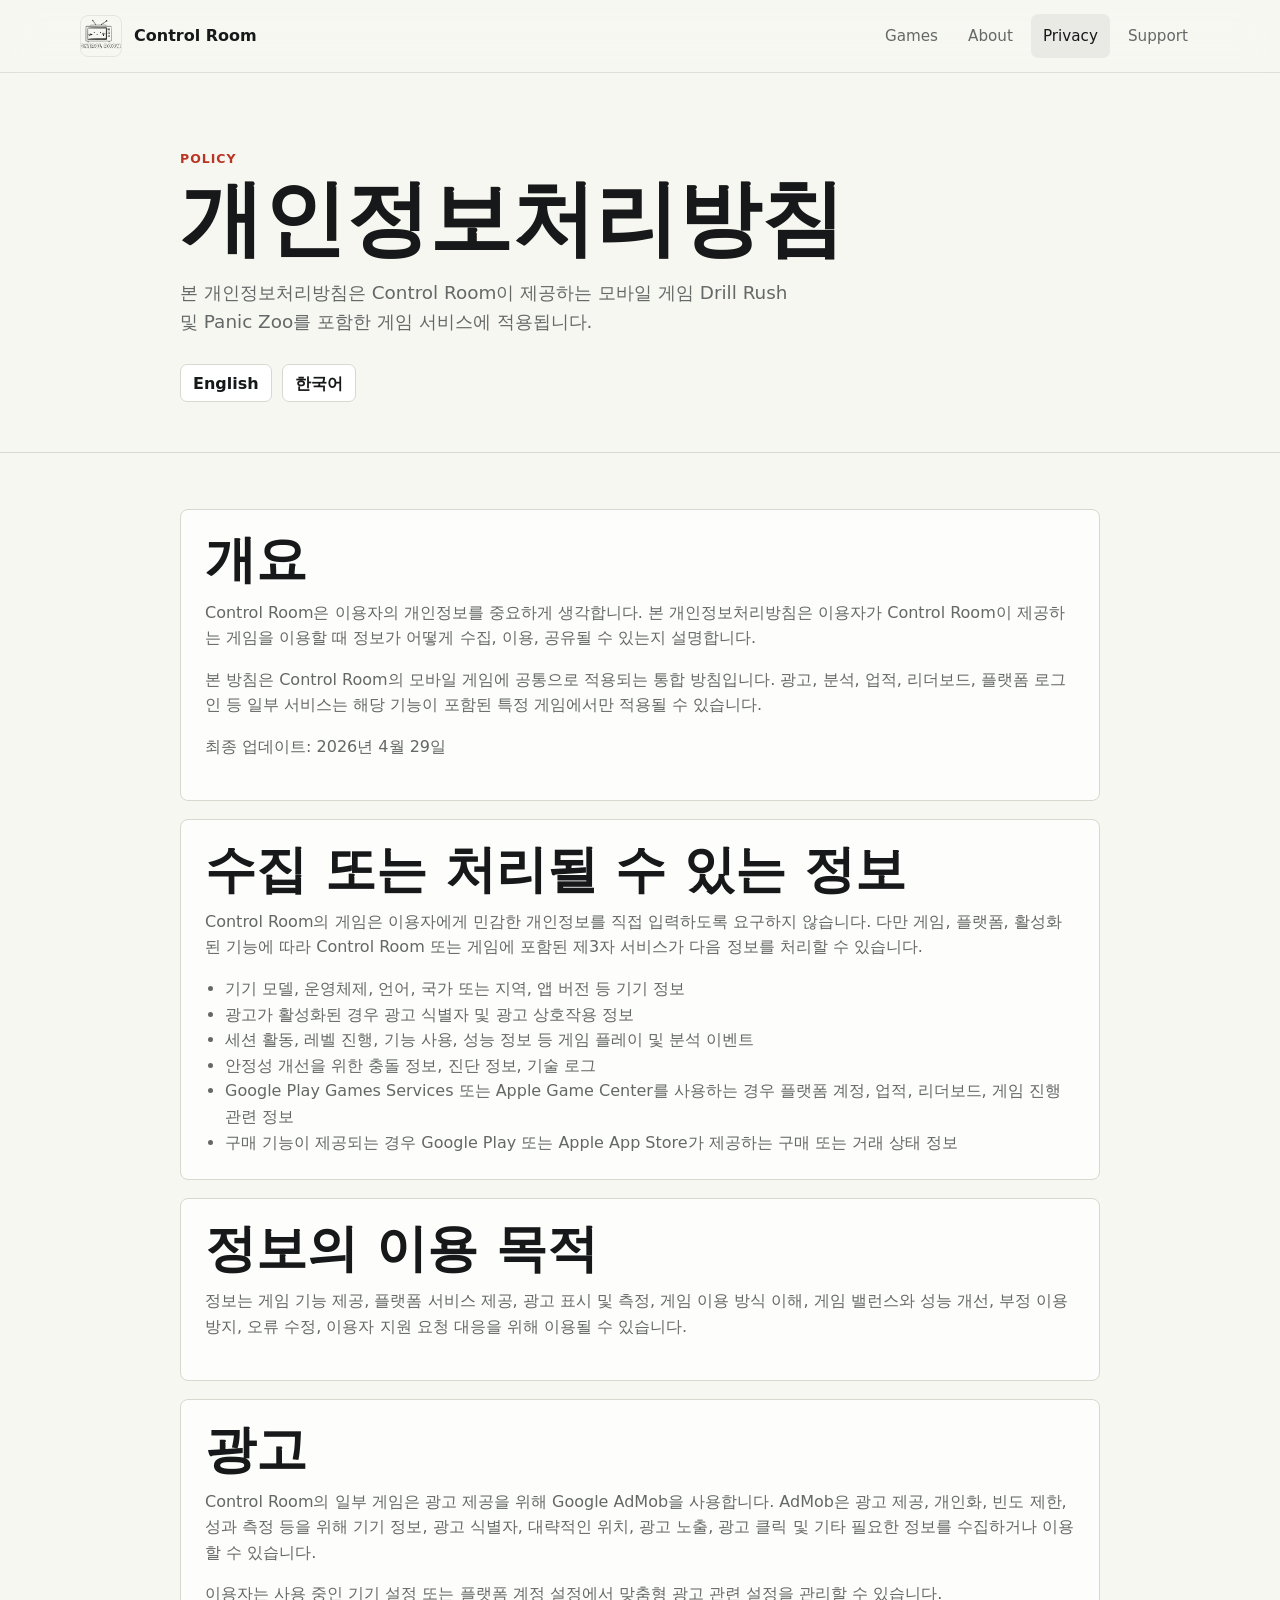
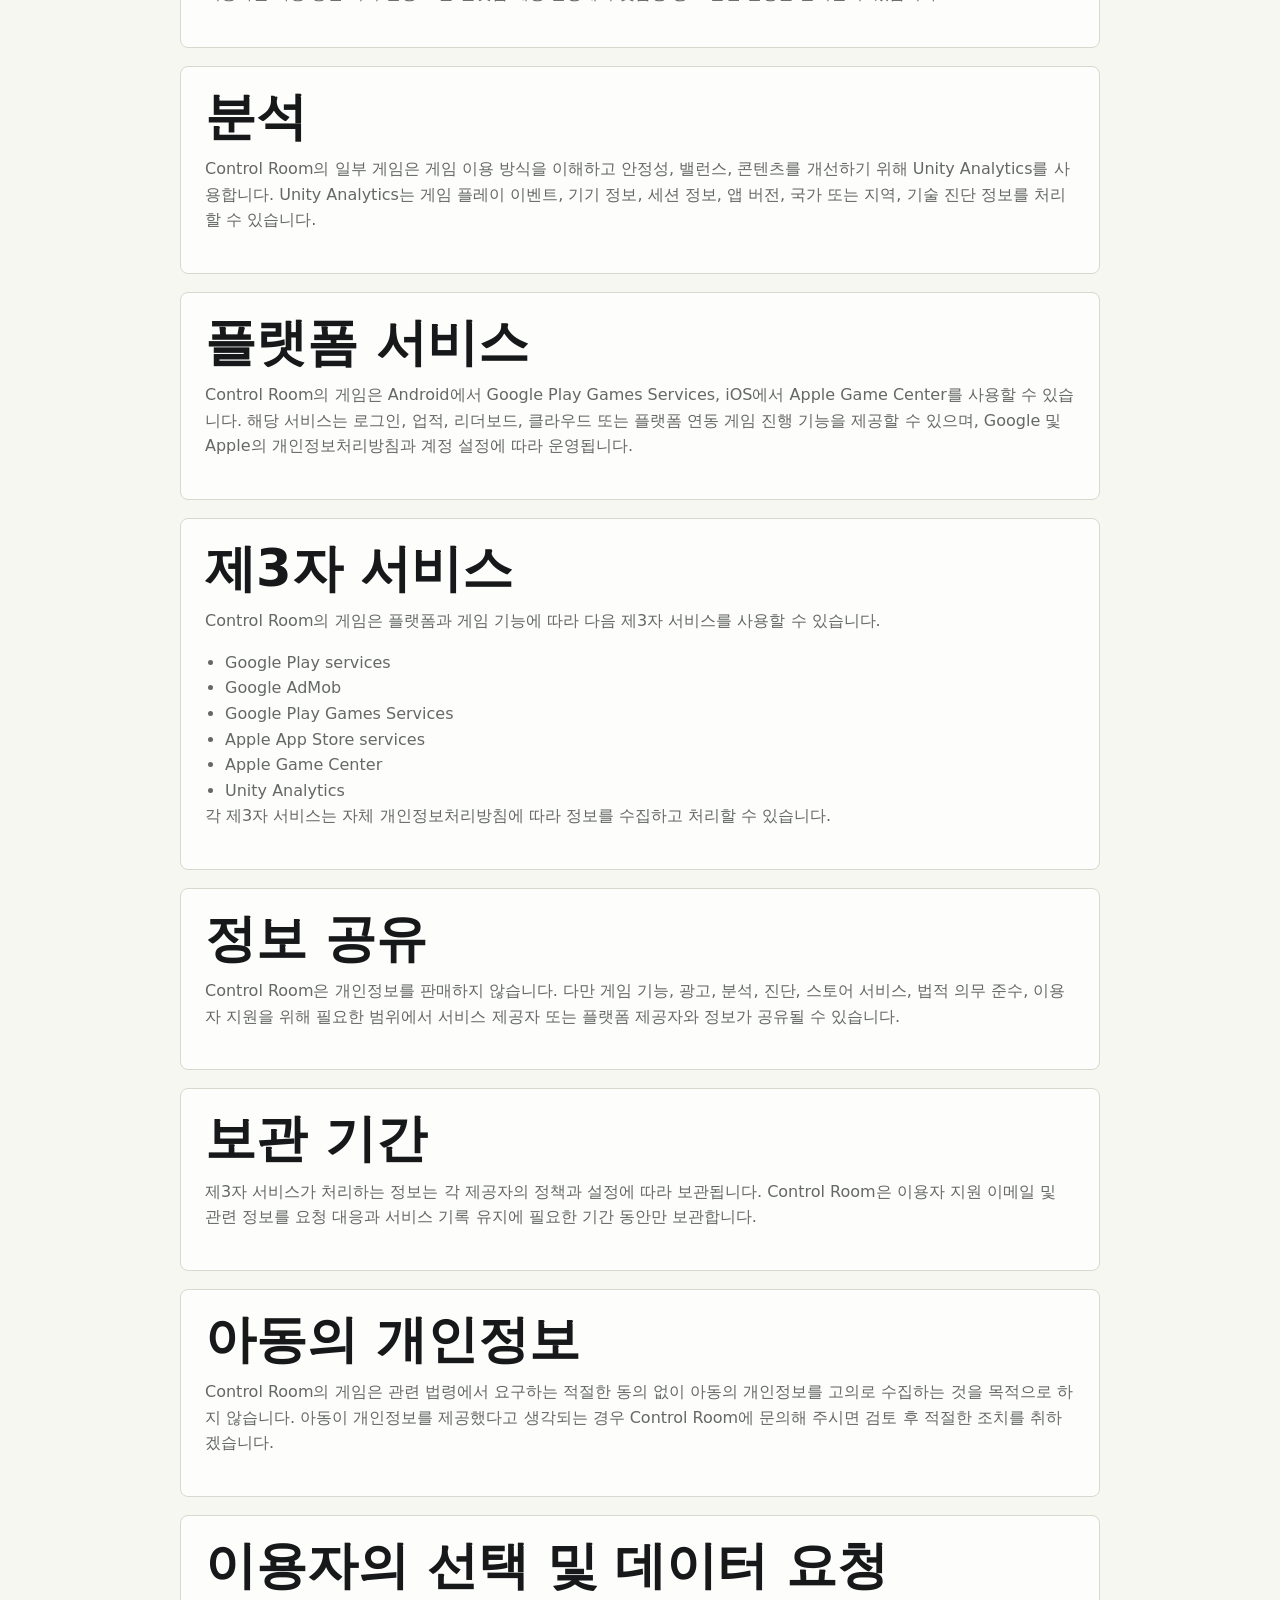
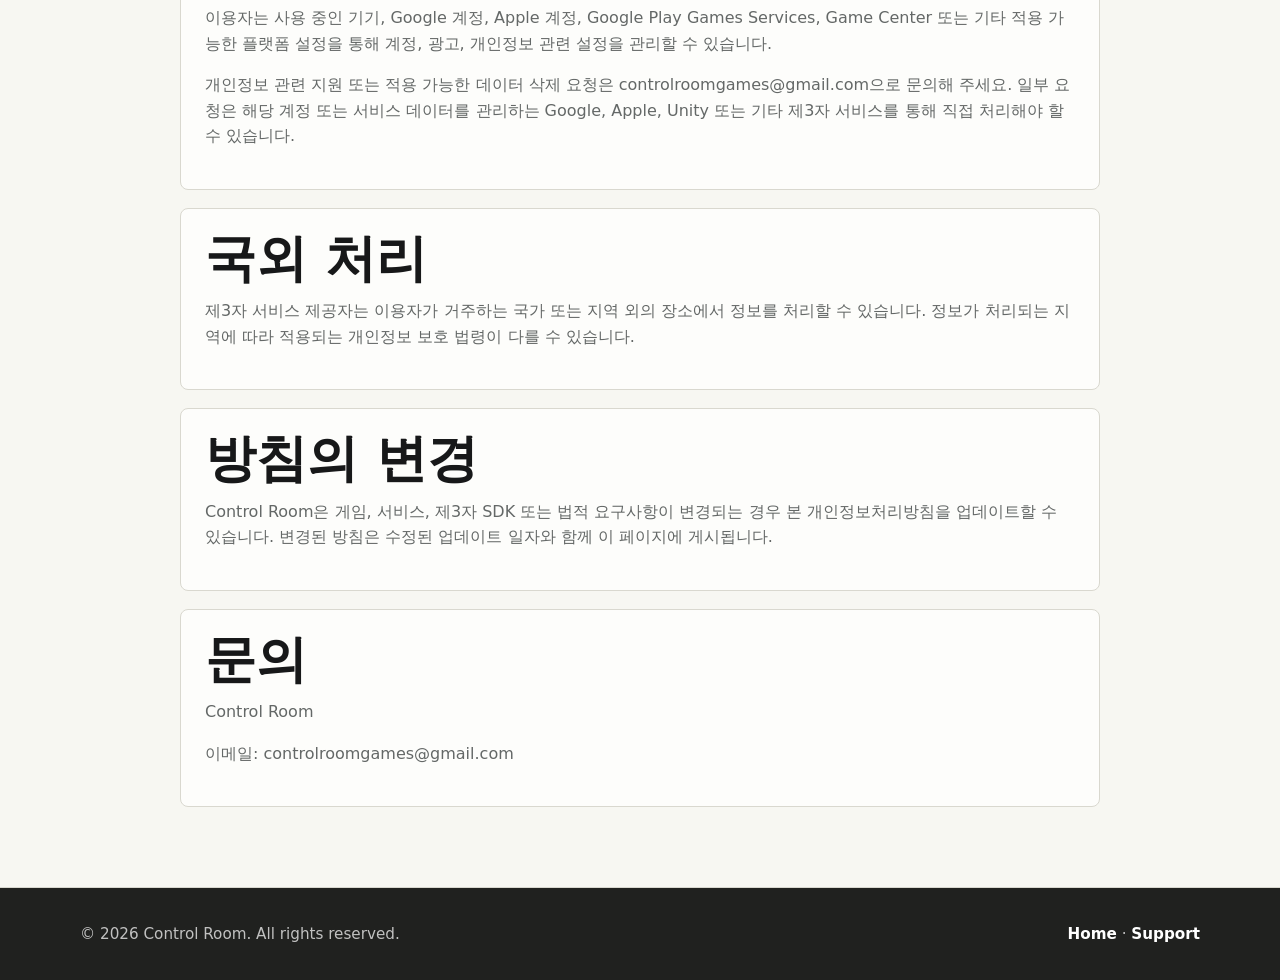
==== privacy-ko.html @ 8483e2ec "Add Korean privacy policy" ====
<!doctype html>
<html lang="ko">
  <head>
    <meta charset="utf-8">
    <meta name="viewport" content="width=device-width, initial-scale=1">
    <title>개인정보처리방침 | Control Room</title>
    <meta name="description" content="Control Room 게임 개인정보처리방침.">
    <link rel="stylesheet" href="styles.css">
  </head>
  <body>
    <header class="site-header">
      <nav class="nav" aria-label="Primary navigation">
        <a class="brand" href="index.html">
          <img src="LOGO_Proto.PNG" alt="Control Room 로고">
          <span>Control Room</span>
        </a>
        <div class="nav-links">
          <a href="index.html#games">Games</a>
          <a href="index.html#about">About</a>
          <a href="privacy.html" aria-current="page">Privacy</a>
          <a href="support.html">Support</a>
        </div>
      </nav>
    </header>

    <main>
      <section class="page-hero">
        <p class="eyebrow">Policy</p>
        <h1>개인정보처리방침</h1>
        <p class="lead">본 개인정보처리방침은 Control Room이 제공하는 모바일 게임 Drill Rush 및 Panic Zoo를 포함한 게임 서비스에 적용됩니다.</p>
        <div class="language-switch" aria-label="개인정보처리방침 언어">
          <a class="text-link" href="privacy.html">English</a>
          <a class="text-link" href="privacy-ko.html" aria-current="page">한국어</a>
        </div>
      </section>

      <div class="content-page">
        <div class="content-inner">
          <article class="prose">
            <section>
              <h2>개요</h2>
              <p>Control Room은 이용자의 개인정보를 중요하게 생각합니다. 본 개인정보처리방침은 이용자가 Control Room이 제공하는 게임을 이용할 때 정보가 어떻게 수집, 이용, 공유될 수 있는지 설명합니다.</p>
              <p>본 방침은 Control Room의 모바일 게임에 공통으로 적용되는 통합 방침입니다. 광고, 분석, 업적, 리더보드, 플랫폼 로그인 등 일부 서비스는 해당 기능이 포함된 특정 게임에서만 적용될 수 있습니다.</p>
              <p>최종 업데이트: 2026년 4월 29일</p>
            </section>

            <section>
              <h2>수집 또는 처리될 수 있는 정보</h2>
              <p>Control Room의 게임은 이용자에게 민감한 개인정보를 직접 입력하도록 요구하지 않습니다. 다만 게임, 플랫폼, 활성화된 기능에 따라 Control Room 또는 게임에 포함된 제3자 서비스가 다음 정보를 처리할 수 있습니다.</p>
              <ul>
                <li>기기 모델, 운영체제, 언어, 국가 또는 지역, 앱 버전 등 기기 정보</li>
                <li>광고가 활성화된 경우 광고 식별자 및 광고 상호작용 정보</li>
                <li>세션 활동, 레벨 진행, 기능 사용, 성능 정보 등 게임 플레이 및 분석 이벤트</li>
                <li>안정성 개선을 위한 충돌 정보, 진단 정보, 기술 로그</li>
                <li>Google Play Games Services 또는 Apple Game Center를 사용하는 경우 플랫폼 계정, 업적, 리더보드, 게임 진행 관련 정보</li>
                <li>구매 기능이 제공되는 경우 Google Play 또는 Apple App Store가 제공하는 구매 또는 거래 상태 정보</li>
              </ul>
            </section>

            <section>
              <h2>정보의 이용 목적</h2>
              <p>정보는 게임 기능 제공, 플랫폼 서비스 제공, 광고 표시 및 측정, 게임 이용 방식 이해, 게임 밸런스와 성능 개선, 부정 이용 방지, 오류 수정, 이용자 지원 요청 대응을 위해 이용될 수 있습니다.</p>
            </section>

            <section>
              <h2>광고</h2>
              <p>Control Room의 일부 게임은 광고 제공을 위해 Google AdMob을 사용합니다. AdMob은 광고 제공, 개인화, 빈도 제한, 성과 측정 등을 위해 기기 정보, 광고 식별자, 대략적인 위치, 광고 노출, 광고 클릭 및 기타 필요한 정보를 수집하거나 이용할 수 있습니다.</p>
              <p>이용자는 사용 중인 기기 설정 또는 플랫폼 계정 설정에서 맞춤형 광고 관련 설정을 관리할 수 있습니다.</p>
            </section>

            <section>
              <h2>분석</h2>
              <p>Control Room의 일부 게임은 게임 이용 방식을 이해하고 안정성, 밸런스, 콘텐츠를 개선하기 위해 Unity Analytics를 사용합니다. Unity Analytics는 게임 플레이 이벤트, 기기 정보, 세션 정보, 앱 버전, 국가 또는 지역, 기술 진단 정보를 처리할 수 있습니다.</p>
            </section>

            <section>
              <h2>플랫폼 서비스</h2>
              <p>Control Room의 게임은 Android에서 Google Play Games Services, iOS에서 Apple Game Center를 사용할 수 있습니다. 해당 서비스는 로그인, 업적, 리더보드, 클라우드 또는 플랫폼 연동 게임 진행 기능을 제공할 수 있으며, Google 및 Apple의 개인정보처리방침과 계정 설정에 따라 운영됩니다.</p>
            </section>

            <section>
              <h2>제3자 서비스</h2>
              <p>Control Room의 게임은 플랫폼과 게임 기능에 따라 다음 제3자 서비스를 사용할 수 있습니다.</p>
              <ul>
                <li>Google Play services</li>
                <li>Google AdMob</li>
                <li>Google Play Games Services</li>
                <li>Apple App Store services</li>
                <li>Apple Game Center</li>
                <li>Unity Analytics</li>
              </ul>
              <p>각 제3자 서비스는 자체 개인정보처리방침에 따라 정보를 수집하고 처리할 수 있습니다.</p>
            </section>

            <section>
              <h2>정보 공유</h2>
              <p>Control Room은 개인정보를 판매하지 않습니다. 다만 게임 기능, 광고, 분석, 진단, 스토어 서비스, 법적 의무 준수, 이용자 지원을 위해 필요한 범위에서 서비스 제공자 또는 플랫폼 제공자와 정보가 공유될 수 있습니다.</p>
            </section>

            <section>
              <h2>보관 기간</h2>
              <p>제3자 서비스가 처리하는 정보는 각 제공자의 정책과 설정에 따라 보관됩니다. Control Room은 이용자 지원 이메일 및 관련 정보를 요청 대응과 서비스 기록 유지에 필요한 기간 동안만 보관합니다.</p>
            </section>

            <section>
              <h2>아동의 개인정보</h2>
              <p>Control Room의 게임은 관련 법령에서 요구하는 적절한 동의 없이 아동의 개인정보를 고의로 수집하는 것을 목적으로 하지 않습니다. 아동이 개인정보를 제공했다고 생각되는 경우 Control Room에 문의해 주시면 검토 후 적절한 조치를 취하겠습니다.</p>
            </section>

            <section>
              <h2>이용자의 선택 및 데이터 요청</h2>
              <p>이용자는 사용 중인 기기, Google 계정, Apple 계정, Google Play Games Services, Game Center 또는 기타 적용 가능한 플랫폼 설정을 통해 계정, 광고, 개인정보 관련 설정을 관리할 수 있습니다.</p>
              <p>개인정보 관련 지원 또는 적용 가능한 데이터 삭제 요청은 <a href="mailto:controlroomgames@gmail.com">controlroomgames@gmail.com</a>으로 문의해 주세요. 일부 요청은 해당 계정 또는 서비스 데이터를 관리하는 Google, Apple, Unity 또는 기타 제3자 서비스를 통해 직접 처리해야 할 수 있습니다.</p>
            </section>

            <section>
              <h2>국외 처리</h2>
              <p>제3자 서비스 제공자는 이용자가 거주하는 국가 또는 지역 외의 장소에서 정보를 처리할 수 있습니다. 정보가 처리되는 지역에 따라 적용되는 개인정보 보호 법령이 다를 수 있습니다.</p>
            </section>

            <section>
              <h2>방침의 변경</h2>
              <p>Control Room은 게임, 서비스, 제3자 SDK 또는 법적 요구사항이 변경되는 경우 본 개인정보처리방침을 업데이트할 수 있습니다. 변경된 방침은 수정된 업데이트 일자와 함께 이 페이지에 게시됩니다.</p>
            </section>

            <section>
              <h2>문의</h2>
              <p>Control Room</p>
              <p>이메일: <a href="mailto:controlroomgames@gmail.com">controlroomgames@gmail.com</a></p>
            </section>
          </article>
        </div>
      </div>
    </main>

    <footer class="site-footer">
      <div class="footer-inner">
        <div>© 2026 Control Room. All rights reserved.</div>
        <div><a href="index.html">Home</a> · <a href="support.html">Support</a></div>
      </div>
    </footer>
  </body>
</html>
---- styles.css ----
:root {
  --bg: #f7f7f2;
  --surface: #ffffff;
  --surface-soft: #ecebe3;
  --ink: #171819;
  --muted: #646867;
  --line: #d9d8cf;
  --brand: #ec4e34;
  --brand-dark: #b93524;
  --green: #1d7f62;
  --blue: #2866b8;
  --shadow: 0 18px 50px rgba(23, 24, 25, 0.1);
}

* {
  box-sizing: border-box;
}

html {
  scroll-behavior: smooth;
}

body {
  margin: 0;
  color: var(--ink);
  background: var(--bg);
  font-family: Inter, ui-sans-serif, system-ui, -apple-system, BlinkMacSystemFont, "Segoe UI", sans-serif;
  line-height: 1.6;
}

img {
  display: block;
  max-width: 100%;
}

a {
  color: inherit;
  text-decoration: none;
}

.site-header {
  position: sticky;
  top: 0;
  z-index: 20;
  border-bottom: 1px solid rgba(23, 24, 25, 0.1);
  background: rgba(247, 247, 242, 0.88);
  backdrop-filter: blur(18px);
}

.nav {
  width: min(1120px, calc(100% - 32px));
  min-height: 72px;
  margin: 0 auto;
  display: flex;
  align-items: center;
  justify-content: space-between;
  gap: 24px;
}

.brand {
  display: inline-flex;
  align-items: center;
  gap: 12px;
  font-weight: 800;
  letter-spacing: 0;
}

.brand img {
  width: 42px;
  height: 42px;
  object-fit: cover;
  border-radius: 8px;
  border: 1px solid rgba(23, 24, 25, 0.08);
}

.nav-links {
  display: flex;
  align-items: center;
  gap: 6px;
  font-size: 0.95rem;
  color: var(--muted);
}

.nav-links a {
  padding: 10px 12px;
  border-radius: 7px;
}

.nav-links a:hover,
.nav-links a[aria-current="page"] {
  color: var(--ink);
  background: rgba(23, 24, 25, 0.06);
}

.hero {
  width: min(1120px, calc(100% - 32px));
  margin: 0 auto;
  min-height: calc(100vh - 72px);
  padding: 64px 0 56px;
  display: grid;
  grid-template-columns: minmax(0, 0.9fr) minmax(360px, 1.1fr);
  align-items: center;
  gap: 44px;
}

.eyebrow {
  margin: 0 0 12px;
  color: var(--brand-dark);
  font-size: 0.78rem;
  font-weight: 800;
  letter-spacing: 0.08em;
  text-transform: uppercase;
}

h1,
h2,
h3,
p {
  margin-top: 0;
}

h1 {
  max-width: 760px;
  margin-bottom: 20px;
  font-size: clamp(3rem, 8vw, 6.5rem);
  line-height: 0.92;
  letter-spacing: 0;
}

h2 {
  margin-bottom: 14px;
  font-size: clamp(2rem, 4vw, 3.5rem);
  line-height: 1;
  letter-spacing: 0;
}

h3 {
  margin-bottom: 8px;
  font-size: 1.25rem;
  line-height: 1.2;
}

.lead {
  max-width: 620px;
  margin-bottom: 28px;
  color: var(--muted);
  font-size: 1.15rem;
}

.language-switch {
  display: flex;
  flex-wrap: wrap;
  gap: 10px;
  margin-top: 18px;
}

.actions {
  display: flex;
  flex-wrap: wrap;
  gap: 12px;
}

.button {
  display: inline-flex;
  align-items: center;
  justify-content: center;
  min-height: 46px;
  padding: 0 18px;
  border: 1px solid var(--ink);
  border-radius: 7px;
  color: var(--surface);
  background: var(--ink);
  font-weight: 800;
}

.button.secondary {
  color: var(--ink);
  background: transparent;
}

.button:hover {
  transform: translateY(-1px);
}

.hero-art {
  display: grid;
  gap: 16px;
}

.featured-image {
  overflow: hidden;
  border: 1px solid rgba(23, 24, 25, 0.12);
  border-radius: 8px;
  background: var(--surface);
  box-shadow: var(--shadow);
}

.featured-image img {
  width: 100%;
  aspect-ratio: 1024 / 500;
  object-fit: cover;
}

.icon-strip {
  display: flex;
  gap: 14px;
}

.app-icon {
  width: 86px;
  height: 86px;
  object-fit: cover;
  border: 1px solid rgba(23, 24, 25, 0.12);
  border-radius: 18px;
  background: var(--surface);
  box-shadow: 0 10px 26px rgba(23, 24, 25, 0.12);
}

.section {
  border-top: 1px solid var(--line);
}

.section-inner {
  width: min(1120px, calc(100% - 32px));
  margin: 0 auto;
  padding: 76px 0;
}

.section-heading {
  display: flex;
  align-items: end;
  justify-content: space-between;
  gap: 28px;
  margin-bottom: 28px;
}

.section-heading p {
  max-width: 460px;
  margin-bottom: 0;
  color: var(--muted);
}

.games-grid {
  display: grid;
  grid-template-columns: repeat(2, minmax(0, 1fr));
  gap: 18px;
}

.game-card {
  overflow: hidden;
  border: 1px solid rgba(23, 24, 25, 0.12);
  border-radius: 8px;
  background: var(--surface);
}

.game-card .cover {
  width: 100%;
  aspect-ratio: 1024 / 500;
  object-fit: cover;
  border-bottom: 1px solid rgba(23, 24, 25, 0.1);
}

.game-body {
  padding: 22px;
}

.game-title {
  display: flex;
  align-items: center;
  gap: 14px;
  margin-bottom: 14px;
}

.game-title img {
  width: 58px;
  height: 58px;
  object-fit: cover;
  border-radius: 13px;
}

.game-body p {
  color: var(--muted);
}

.link-row {
  display: flex;
  flex-wrap: wrap;
  gap: 10px;
  margin-top: 18px;
}

.text-link {
  display: inline-flex;
  align-items: center;
  min-height: 38px;
  padding: 0 12px;
  border: 1px solid var(--line);
  border-radius: 7px;
  font-weight: 800;
  color: var(--ink);
  background: var(--surface);
}

.text-link:hover {
  border-color: var(--ink);
}

.about-grid,
.policy-grid {
  display: grid;
  grid-template-columns: repeat(3, minmax(0, 1fr));
  gap: 16px;
}

.info-panel {
  min-height: 100%;
  padding: 22px;
  border: 1px solid var(--line);
  border-radius: 8px;
  background: rgba(255, 255, 255, 0.68);
}

.info-panel p,
.info-panel li {
  color: var(--muted);
}

.info-panel ul {
  margin: 0;
  padding-left: 18px;
}

.page-hero {
  width: min(920px, calc(100% - 32px));
  margin: 0 auto;
  padding: 76px 0 50px;
}

.page-hero h1 {
  font-size: clamp(2.7rem, 7vw, 5.2rem);
}

.content-page {
  border-top: 1px solid var(--line);
}

.content-inner {
  width: min(920px, calc(100% - 32px));
  margin: 0 auto;
  padding: 56px 0 80px;
}

.prose {
  display: grid;
  gap: 18px;
}

.prose section {
  padding: 24px;
  border: 1px solid var(--line);
  border-radius: 8px;
  background: rgba(255, 255, 255, 0.72);
}

.prose p,
.prose li {
  color: var(--muted);
}

.prose ul {
  margin-bottom: 0;
  padding-left: 20px;
}

.site-footer {
  border-top: 1px solid var(--line);
  background: #20211f;
  color: var(--surface);
}

.footer-inner {
  width: min(1120px, calc(100% - 32px));
  margin: 0 auto;
  padding: 34px 0;
  display: flex;
  justify-content: space-between;
  gap: 24px;
  color: rgba(255, 255, 255, 0.72);
  font-size: 0.95rem;
}

.footer-inner a {
  color: #ffffff;
  font-weight: 800;
}

@media (max-width: 840px) {
  .nav {
    min-height: auto;
    padding: 14px 0;
    align-items: flex-start;
    flex-direction: column;
    gap: 12px;
  }

  .nav-links {
    width: 100%;
    overflow-x: auto;
    padding-bottom: 2px;
  }

  .hero {
    min-height: auto;
    padding-top: 44px;
    grid-template-columns: 1fr;
  }

  .games-grid,
  .about-grid,
  .policy-grid {
    grid-template-columns: 1fr;
  }

  .section-heading {
    display: block;
  }

  .footer-inner {
    display: block;
  }
}
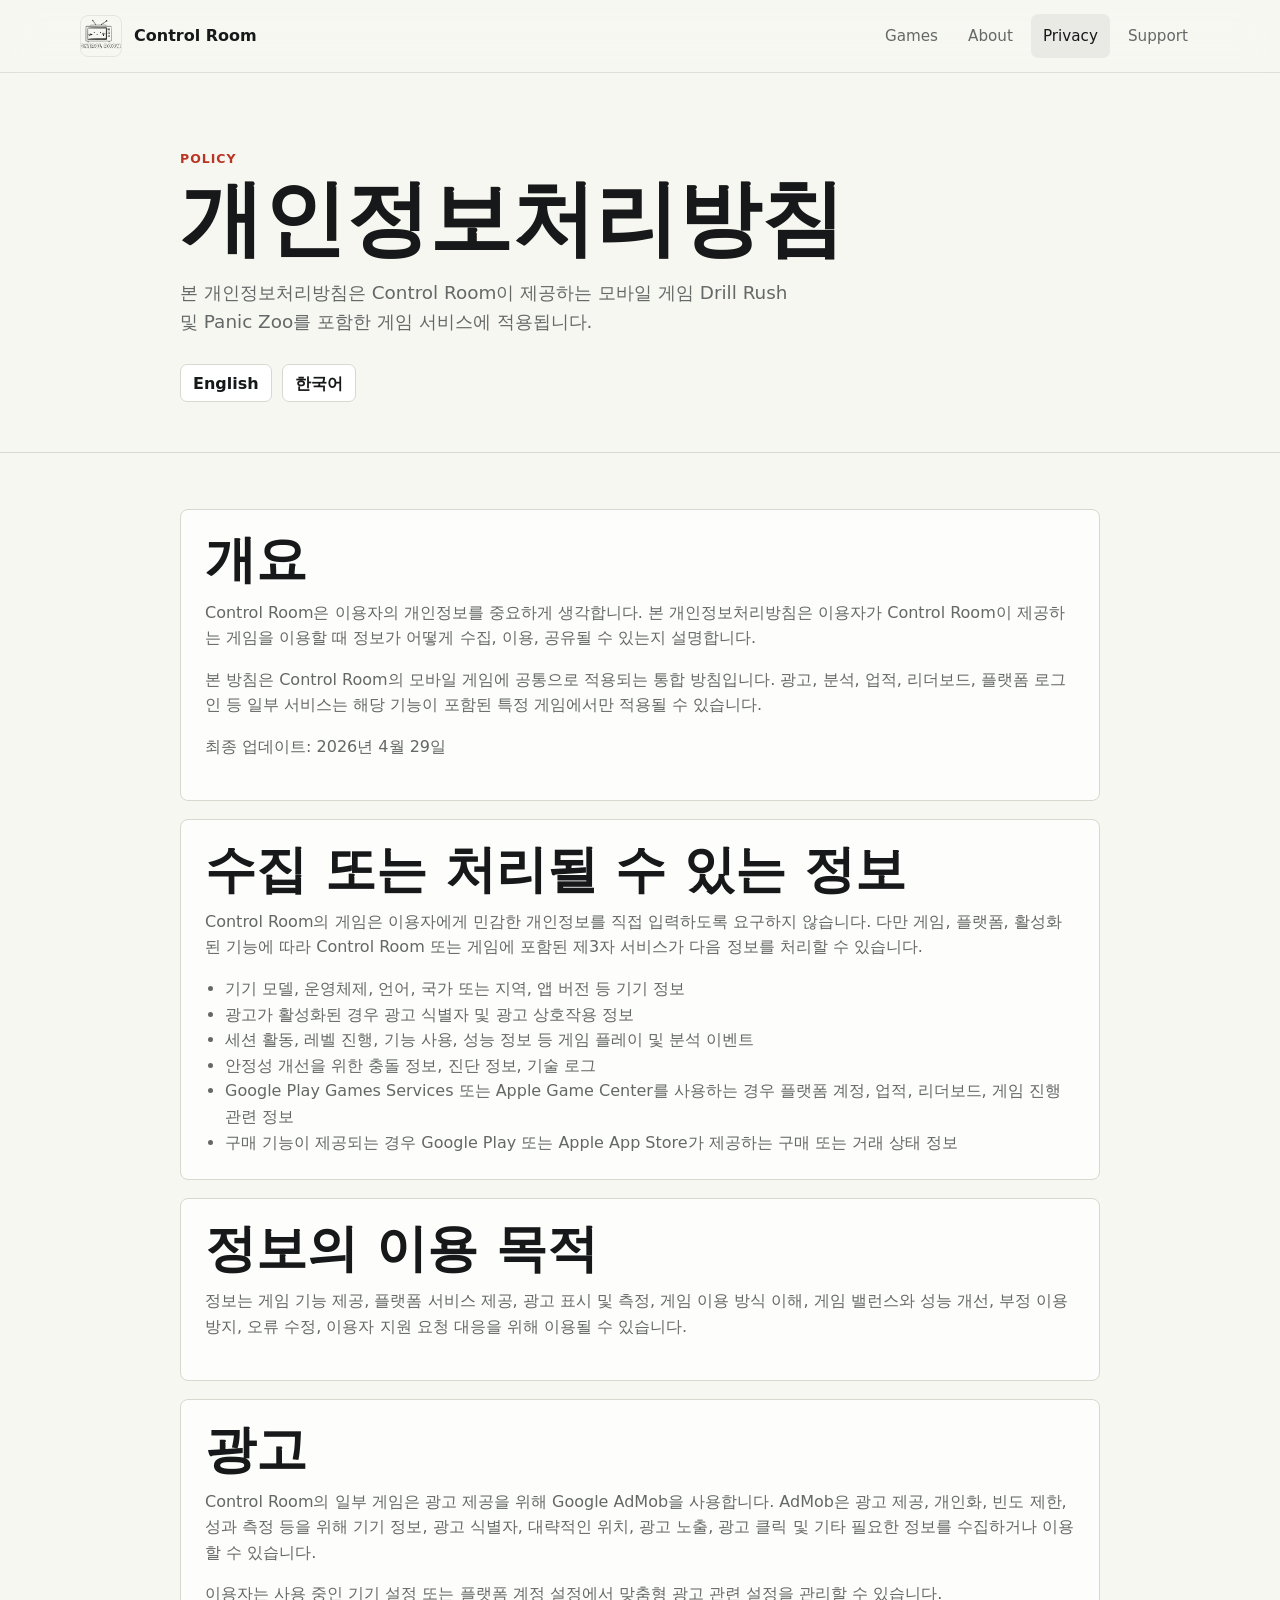
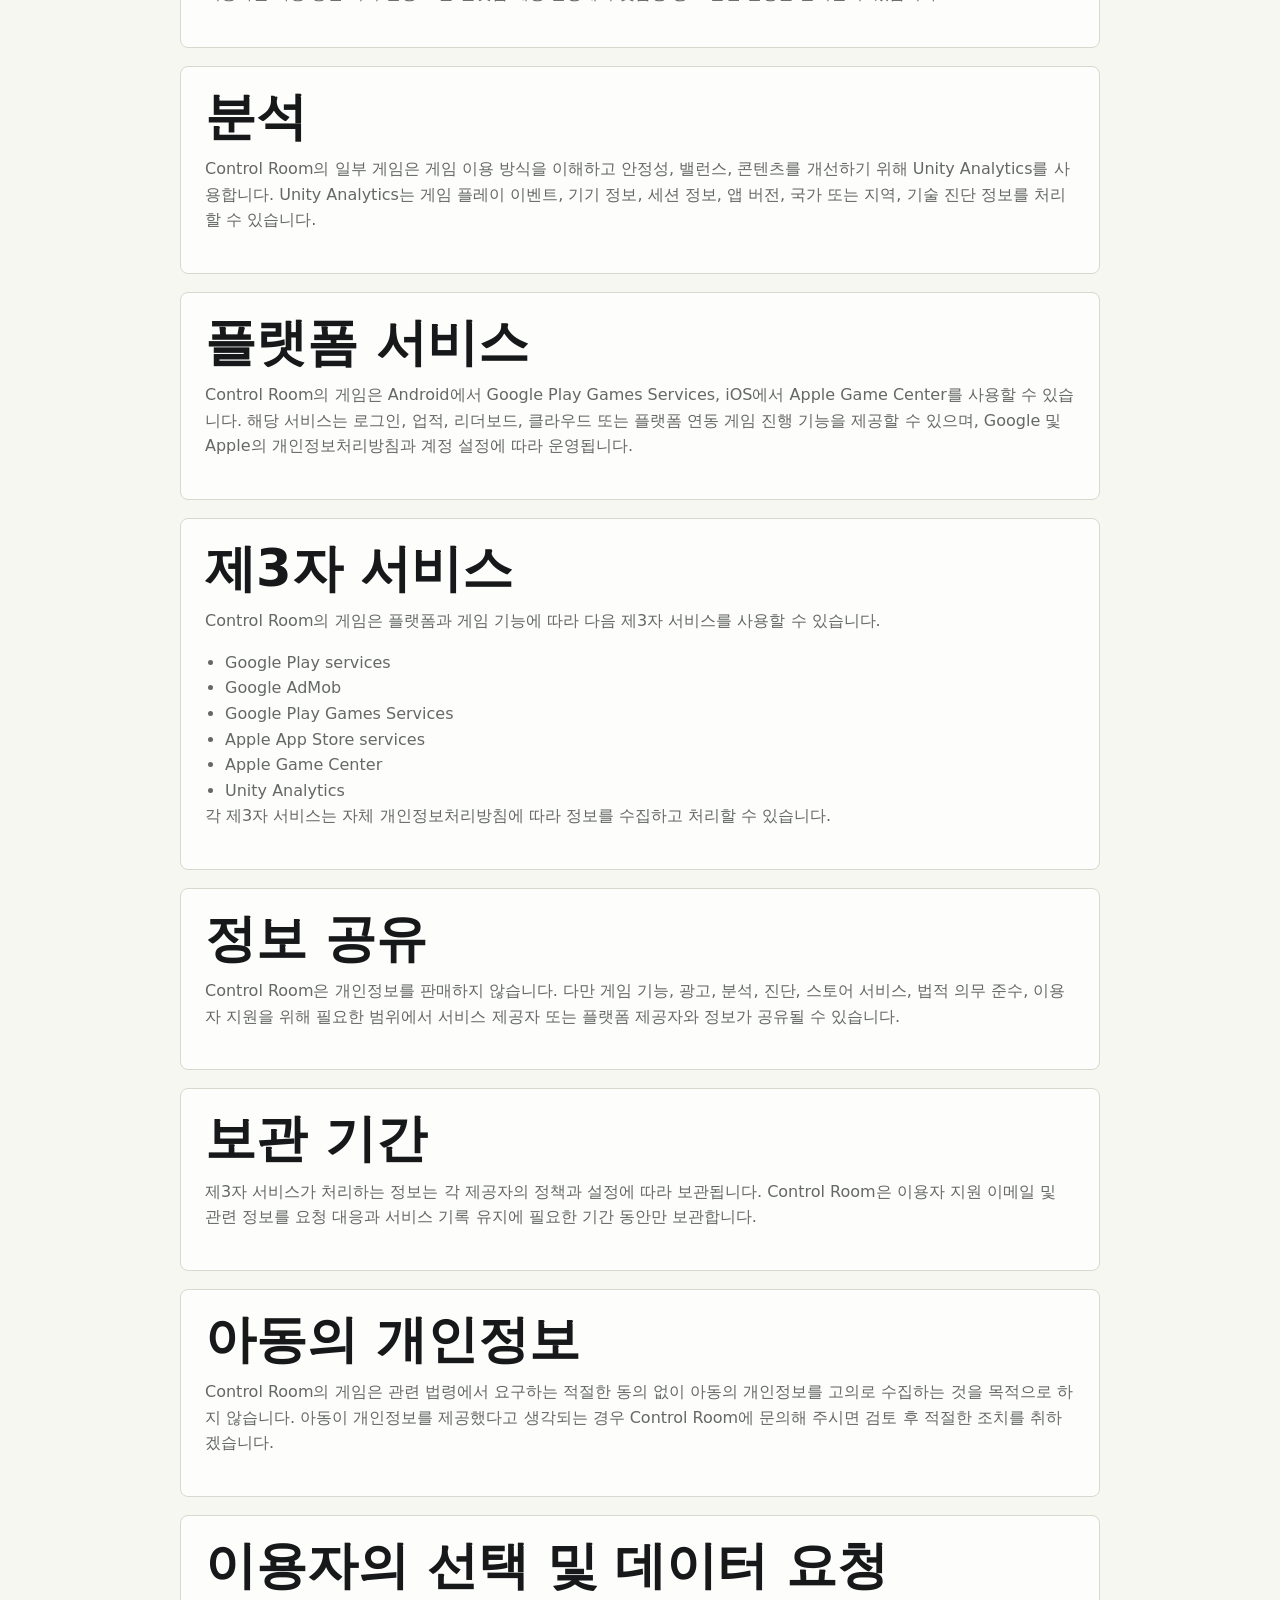
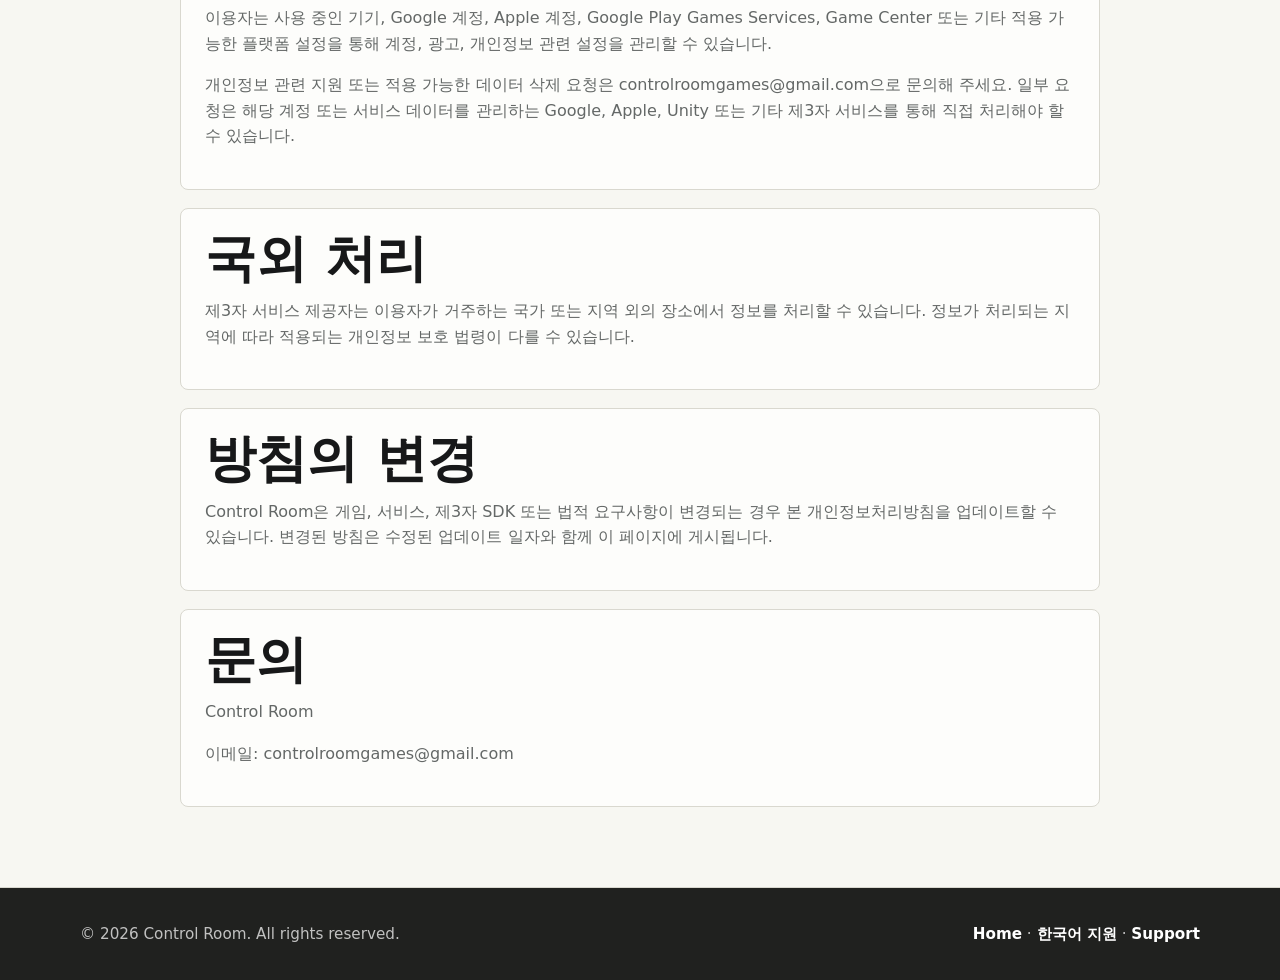
==== commit a5b4333c: "Add Korean support page" ====
--- a/privacy-ko.html
+++ b/privacy-ko.html
@@ -18,7 +18,7 @@
           <a href="index.html#games">Games</a>
           <a href="index.html#about">About</a>
           <a href="privacy.html" aria-current="page">Privacy</a>
-          <a href="support.html">Support</a>
+          <a href="support-ko.html">Support</a>
         </div>
       </nav>
     </header>
@@ -136,7 +136,7 @@
     <footer class="site-footer">
       <div class="footer-inner">
         <div>© 2026 Control Room. All rights reserved.</div>
-        <div><a href="index.html">Home</a> · <a href="support.html">Support</a></div>
+        <div><a href="index.html">Home</a> · <a href="support-ko.html">한국어 지원</a> · <a href="support.html">Support</a></div>
       </div>
     </footer>
   </body>
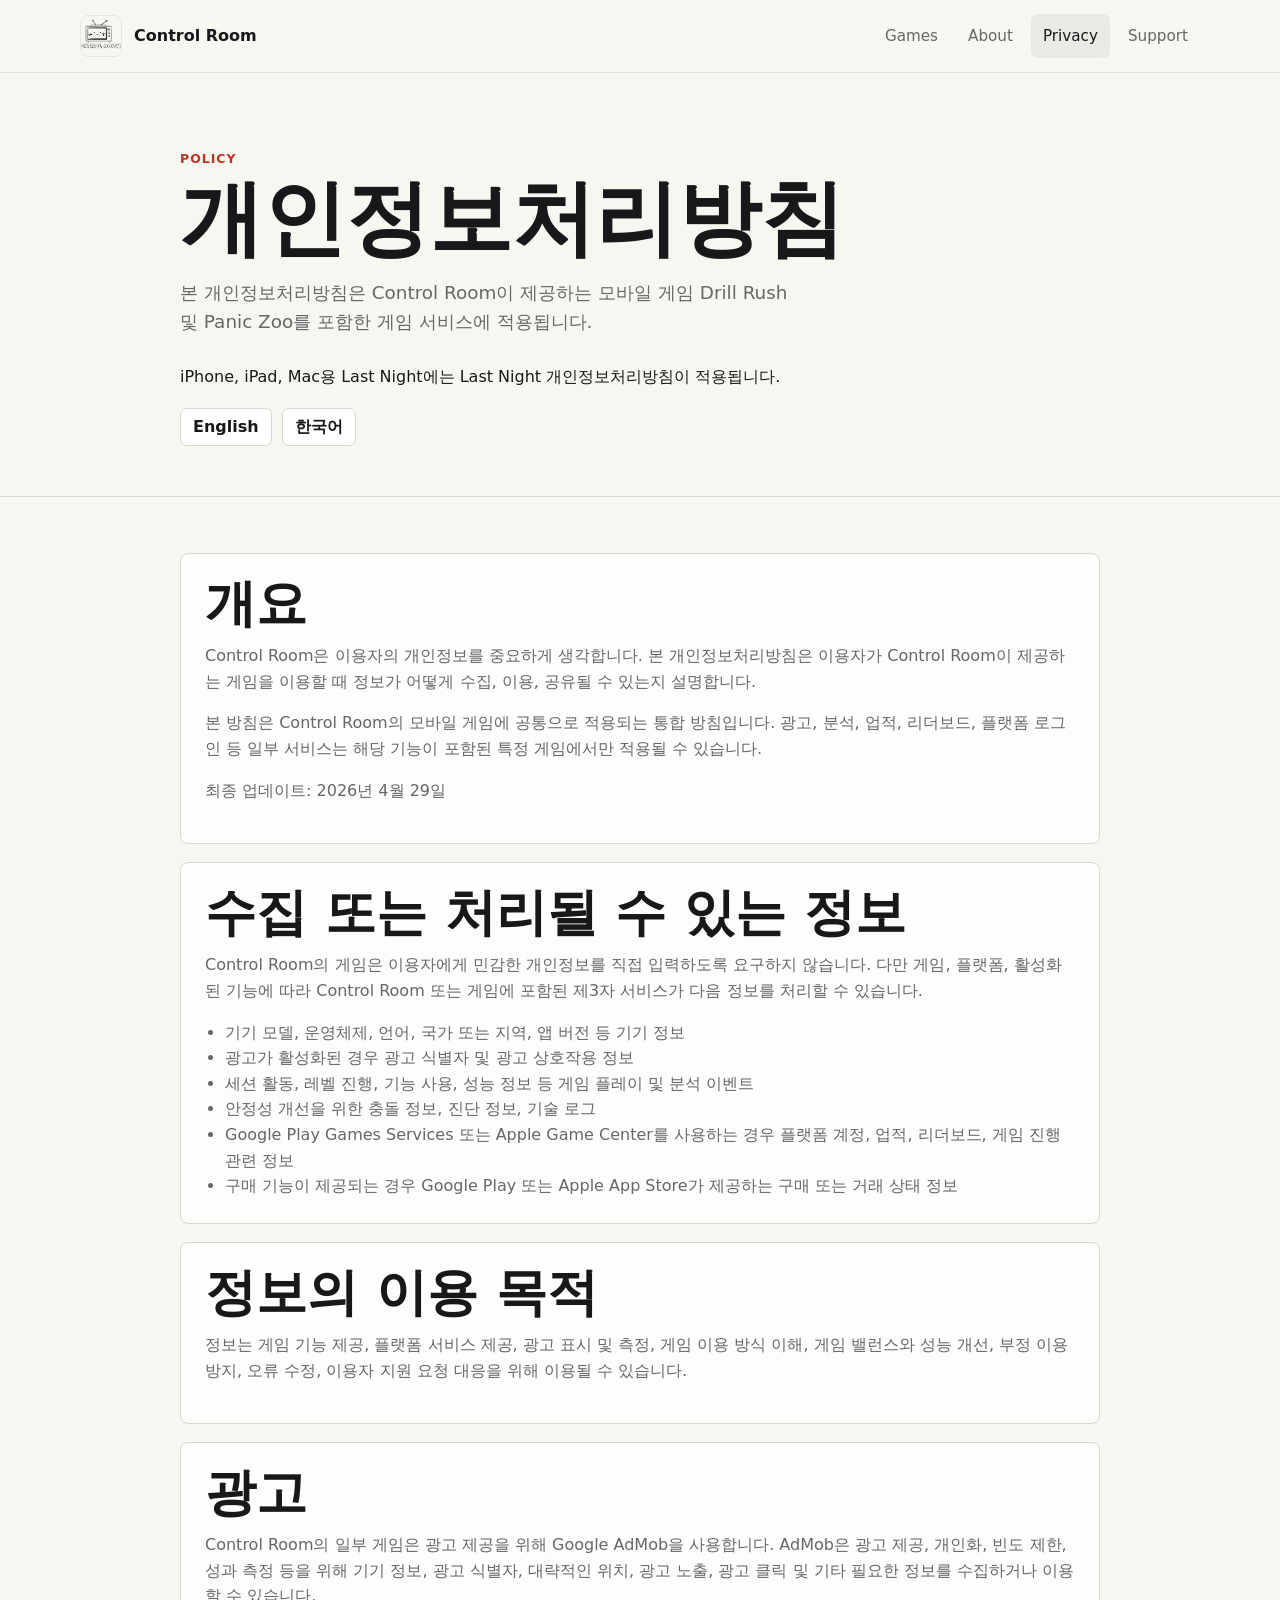
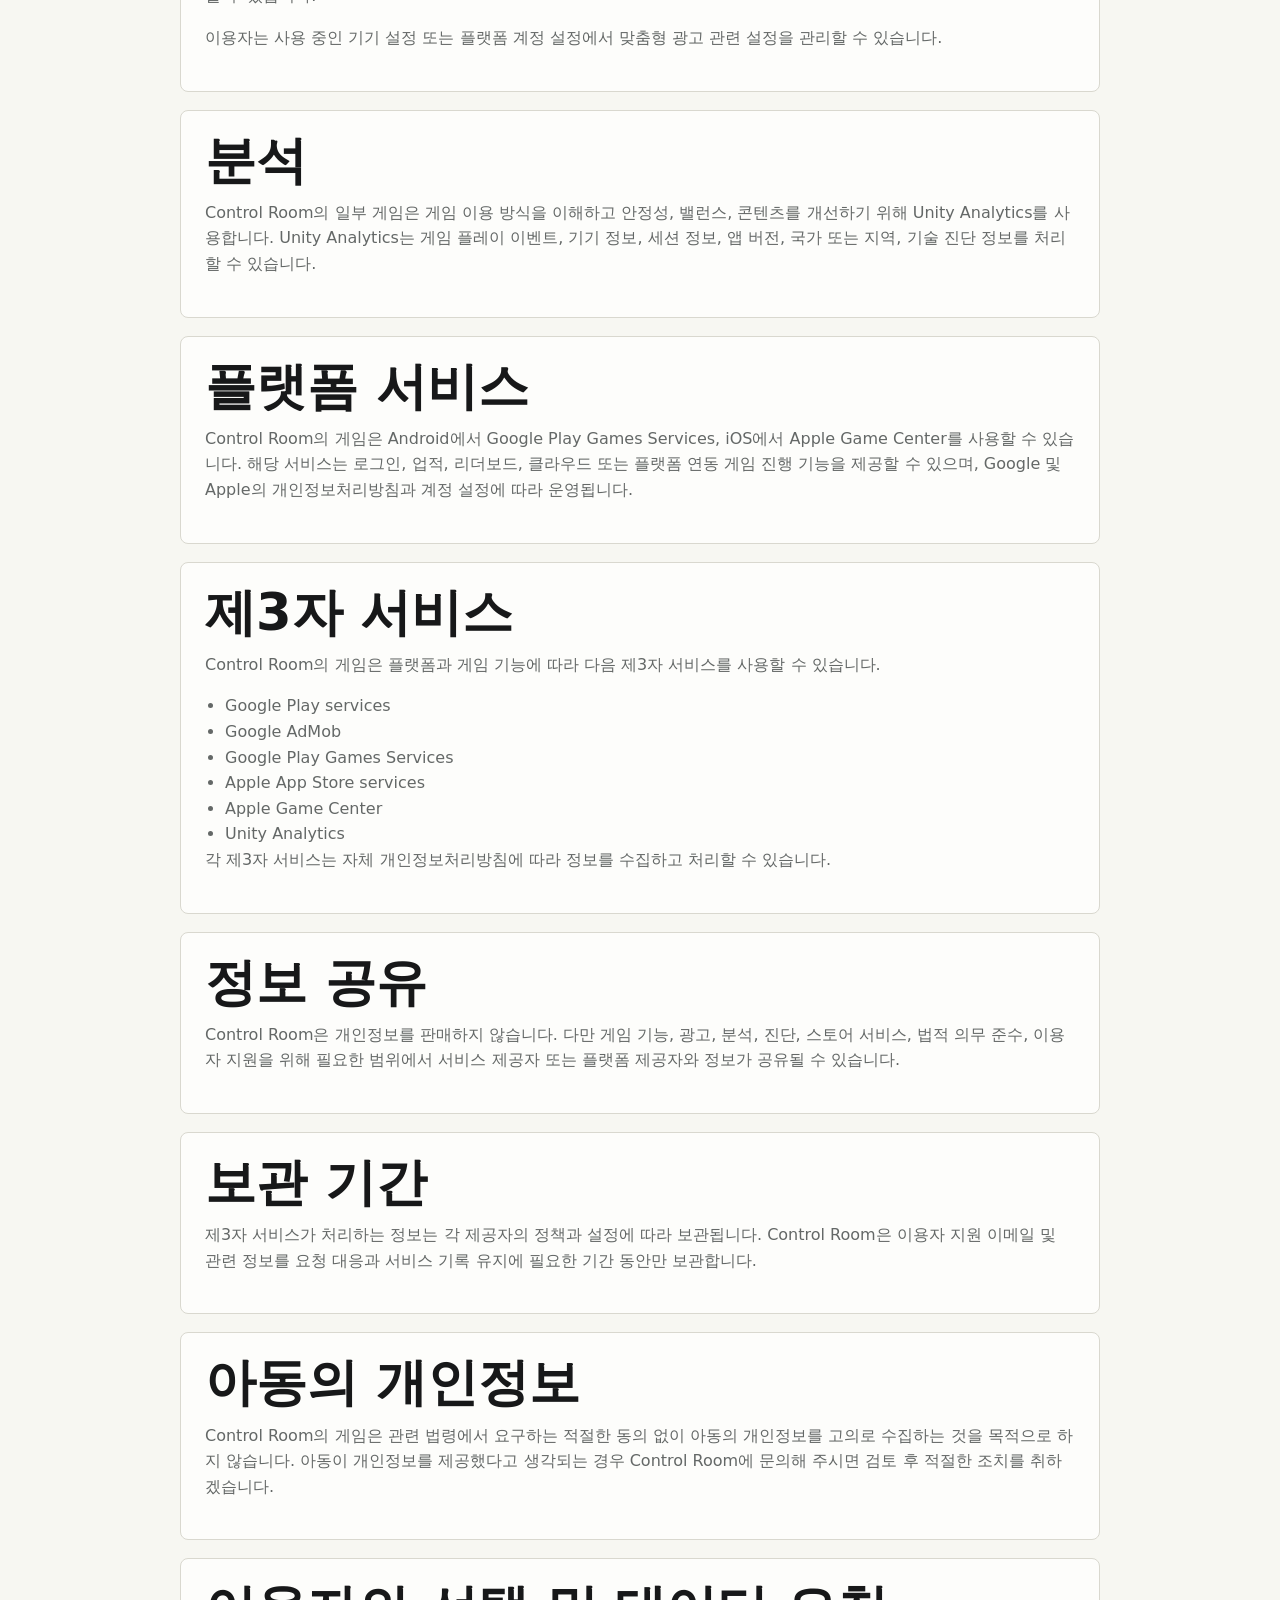
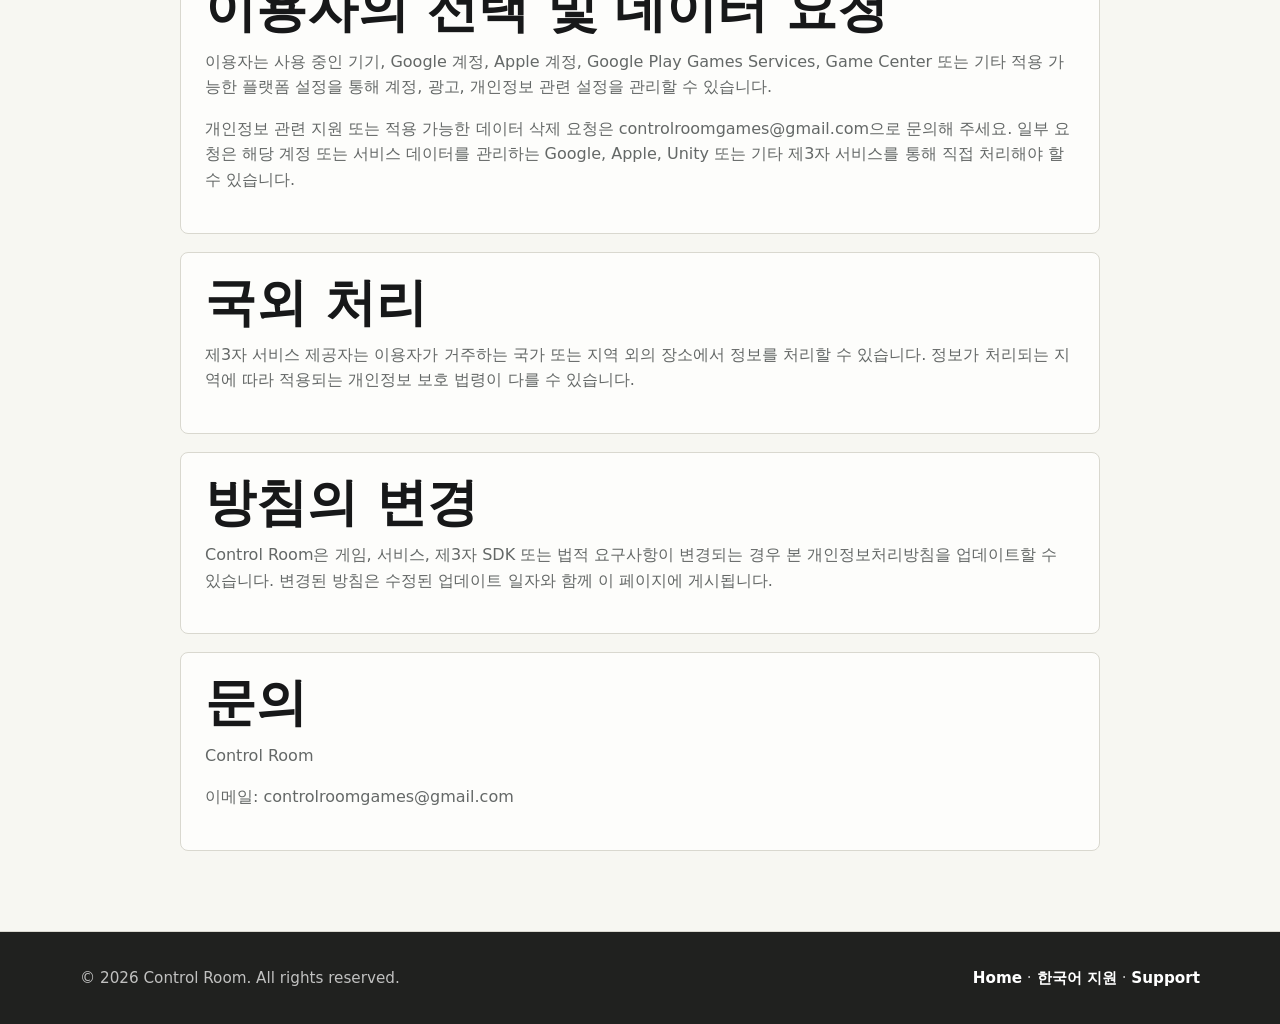
==== commit 714d4dd3: "Publish Last Night privacy policy for Apple platforms" ====
--- a/privacy-ko.html
+++ b/privacy-ko.html
@@ -28,6 +28,7 @@
         <p class="eyebrow">Policy</p>
         <h1>개인정보처리방침</h1>
         <p class="lead">본 개인정보처리방침은 Control Room이 제공하는 모바일 게임 Drill Rush 및 Panic Zoo를 포함한 게임 서비스에 적용됩니다.</p>
+        <p>iPhone, iPad, Mac용 Last Night에는 <a href="last-night-privacy-ko.html">Last Night 개인정보처리방침</a>이 적용됩니다.</p>
         <div class="language-switch" aria-label="개인정보처리방침 언어">
           <a class="text-link" href="privacy.html">English</a>
           <a class="text-link" href="privacy-ko.html" aria-current="page">한국어</a>
